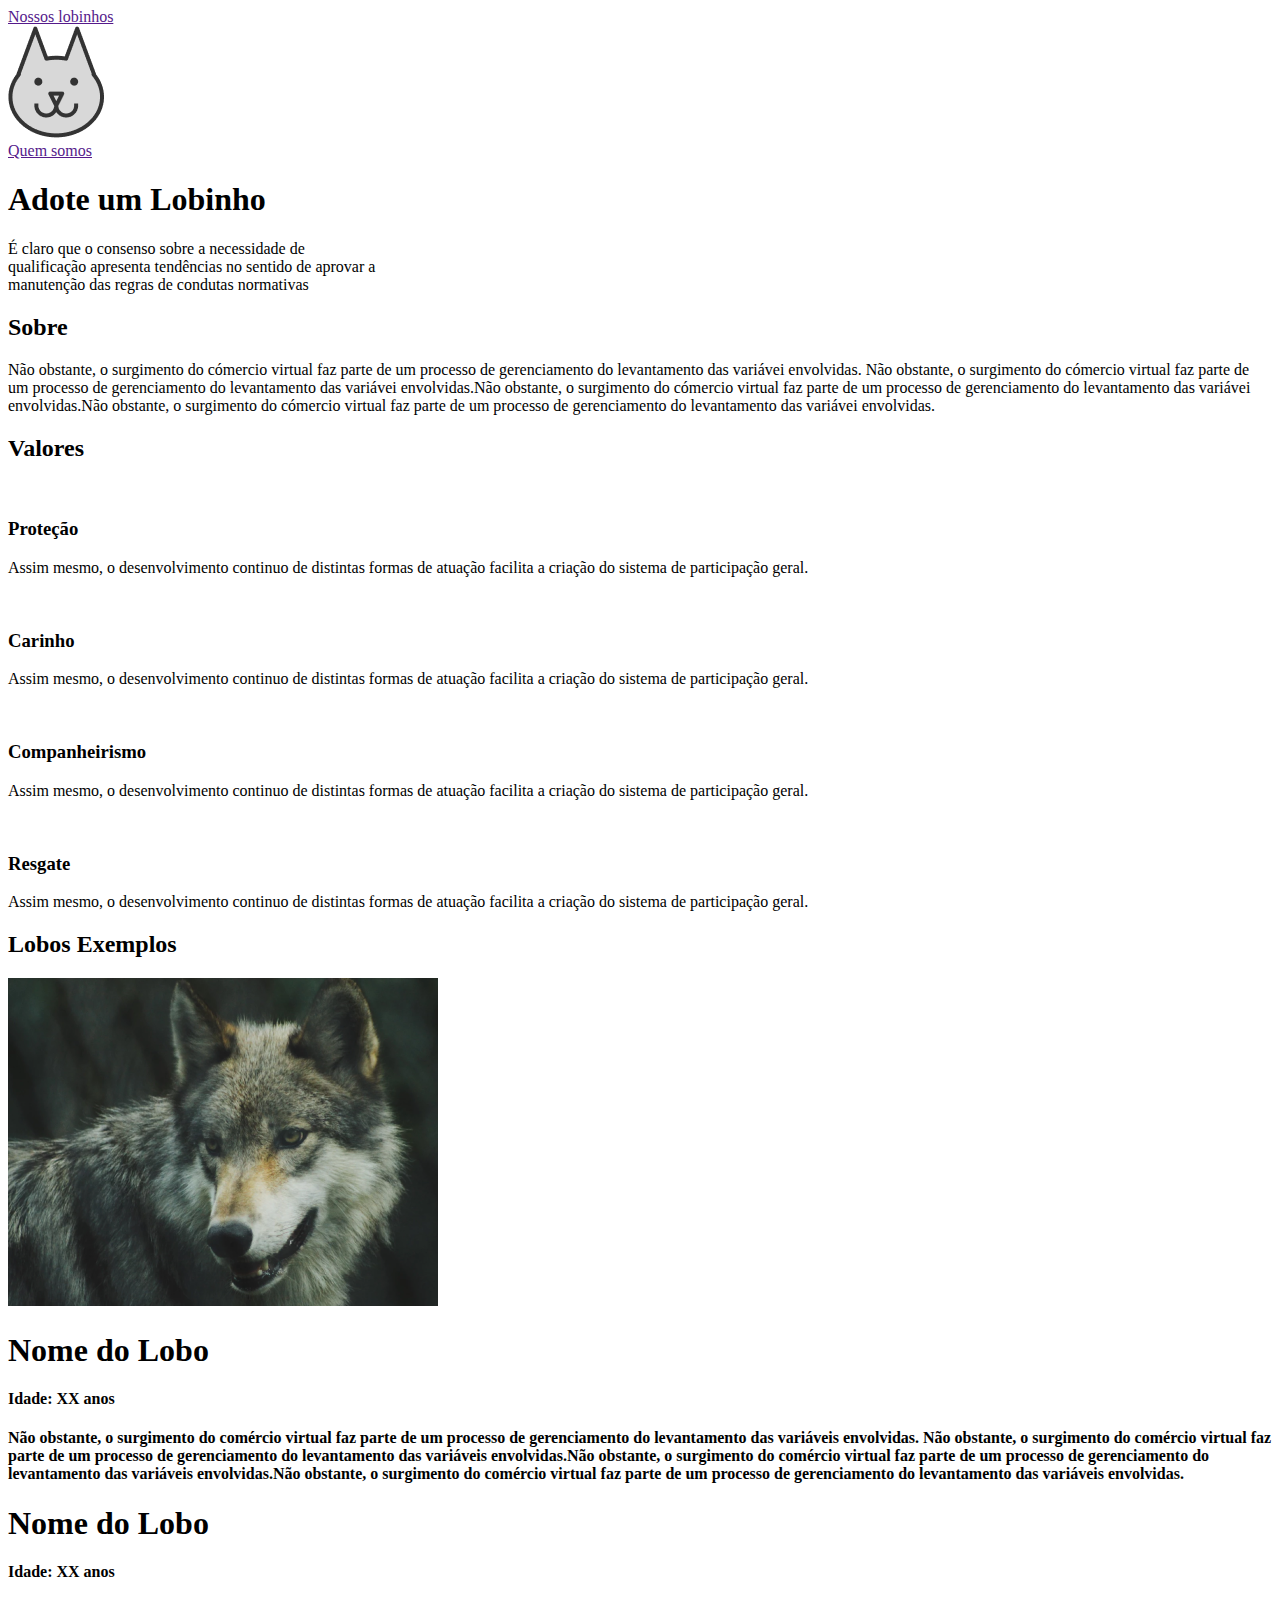
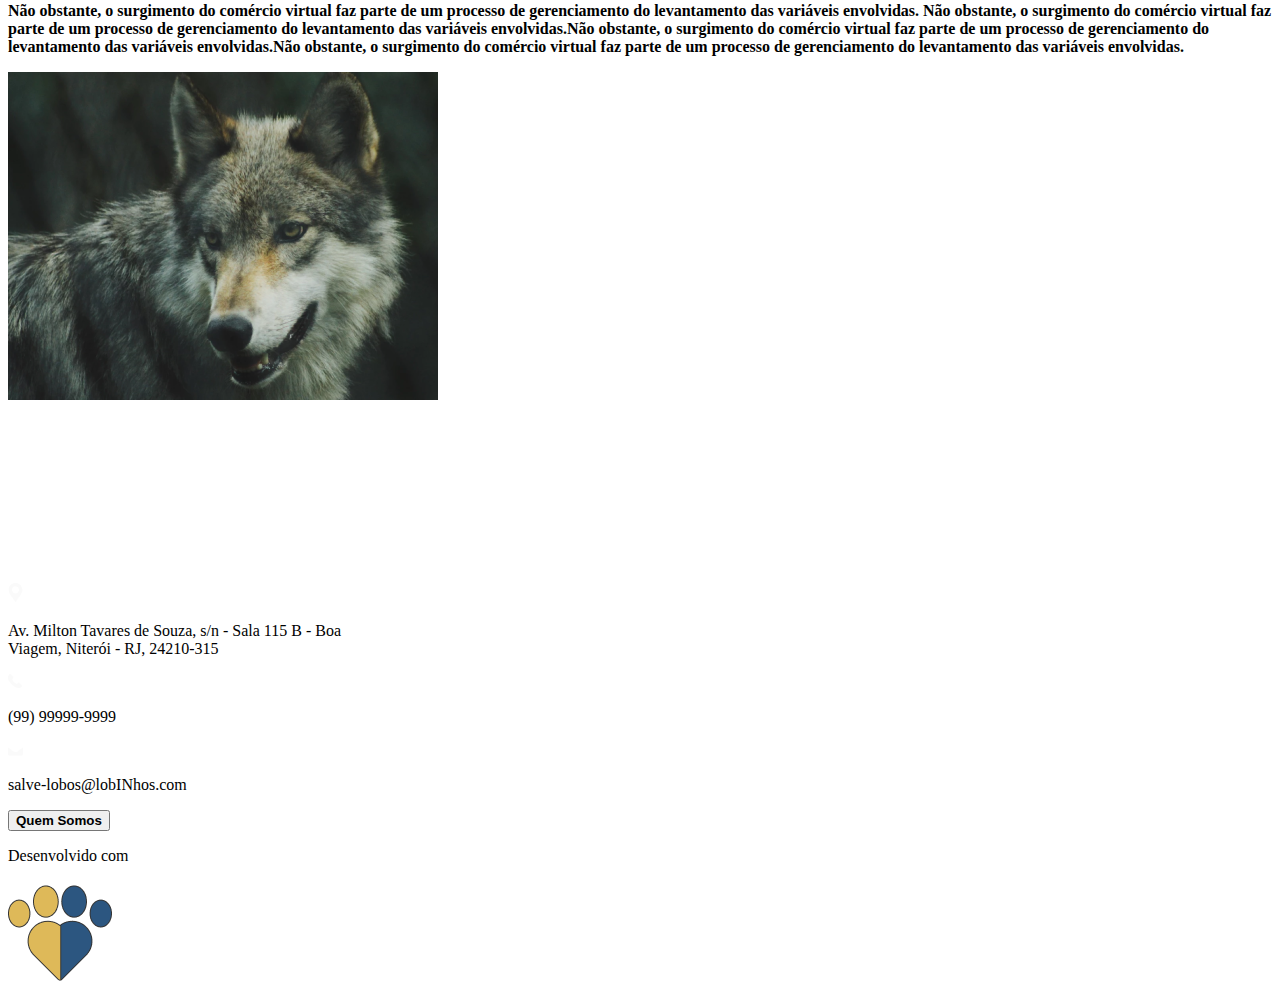
==== home-page/index.html @ 02fff93f "fix(normalize.css): adicionar o normalize que foi deletado e redefinindo o path" ====
<!DOCTYPE html>
<html>
<head lang="pt-br">
	<meta charset="utf-8">
	<meta name="viewport" content="width=device-width, initial-scale=1">
	<title>Nossos lobinhos</title>
    <link rel="stylesheet" type="text/css" href="../normalize.css">
    <link rel="stylesheet" type="text/css" href="style-index.css">
</head>
<body>

    <header>
        <div id="content-header">
            <div class="link underline-bottom"><a href="">Nossos lobinhos</a></div><!-- <a href="">Nossos lobinhos</a> -->
            <div><img class="img-header" src="../assets/logo.png"></div>
            <div class="link underline-bottom"><a href=""><span class="barra-black">Quem somos</span></a></div>
        </div>
    </header>

    <main>

        <div id="adoteLobinho">
            <div>
                <h1 class="fonte">Adote um Lobinho</h1>
                <span class="barra"> </span>
                <p>
                    É claro que o consenso sobre a necessidade de<br>
                    qualificação apresenta tendências no sentido de aprovar a<br>
                    manutenção das regras de condutas normativas 
                </p>
            </div>
        </div>

        <div id="sobre">

            <div>
                <h2>Sobre</h2>
                <p>
                    Não obstante, o surgimento do cómercio virtual faz parte de um processo de gerenciamento do levantamento
                    das variávei envolvidas. Não obstante, o surgimento do cómercio virtual faz parte de um processo de
                    gerenciamento do levantamento das variávei envolvidas.Não obstante, o surgimento do cómercio virtual faz
                    parte de um processo de gerenciamento do levantamento das variávei envolvidas.Não obstante, o surgimento
                    do cómercio virtual faz parte de um processo de gerenciamento do levantamento das variávei envolvidas.
                </p>
            </div>

        </div>

        <div id="valores">
            <div id="escrito-valores">
                <h2>
                    Valores
                </h2>
            </div>
            <div id="content-valores">
                <div class="block">
                    <div class="img-block">
                        <img class="img-valores">
                    </div>
                    <div class="text-block">
                        <h3>Proteção</h3>
                        <p>Assim mesmo, o desenvolvimento continuo de distintas formas de atuação facilita a criação do sistema de participação geral.</p>
                    </div>
                </div>

                <div class="block">
                    <div class="img-block">
                        <img class="img-valores">
                    </div>
                    <div class="text-block">
                        <h3>Carinho</h3>
                        <p>Assim mesmo, o desenvolvimento continuo de distintas formas de atuação facilita a criação do sistema de participação geral.</p>
                    </div>
                </div>

                <div class="block">
                    <div class="img-block">
                        <img class="img-valores">
                    </div>
                    <div class="text-block">
                        <h3>Companheirismo</h3>
                        <p>Assim mesmo, o desenvolvimento continuo de distintas formas de atuação facilita a criação do sistema de participação geral.</p>
                    </div>
                </div>

                <div class="block">
                    <div class="img-block">
                        <img class="img-valores">
                    </div>
                    <div class="text-block">
                        <h3>Resgate</h3>
                        <p>Assim mesmo, o desenvolvimento continuo de distintas formas de atuação facilita a criação do sistema de participação geral.</p>
                    </div>
                </div>

            </div>
        </div>

        <div id="exemploLobos">
            <div id="content-ex">
                <div class="escrito-lobosEx">
                    <h2>Lobos Exemplos</h2>
                </div>
                <div id="lobos-content">
                    <div class="bloco-lobo left">
                        <div class="img-lobo">
                            <img class="img-left" src="../assets/image.png">
                        </div>
                        <div class="info-lobo">
                            <h1><b>Nome do Lobo</b></h1>
                            <h4>Idade: XX anos</h4>
                            <p><b>Não obstante, o surgimento do comércio virtual faz parte de um processo de gerenciamento do levantamento das variáveis envolvidas. Não obstante, o surgimento do comércio virtual faz parte de um processo de gerenciamento do levantamento das variáveis envolvidas.Não obstante, o surgimento do comércio virtual faz parte de um processo de gerenciamento do levantamento das variáveis envolvidas.Não obstante, o surgimento do comércio virtual faz parte de um processo de gerenciamento do levantamento das variáveis envolvidas.</b></p>
                        </div>
                    </div>
                    <div class="bloco-lobo right">
                        <div class="info-lobo-right right-info">
                            <h1><b>Nome do Lobo</b></h1>
                            <h4>Idade: XX anos</h4>
                            <p><b>Não obstante, o surgimento do comércio virtual faz parte de um processo de gerenciamento do levantamento das variáveis envolvidas. Não obstante, o surgimento do comércio virtual faz parte de um processo de gerenciamento do levantamento das variáveis envolvidas.Não obstante, o surgimento do comércio virtual faz parte de um processo de gerenciamento do levantamento das variáveis envolvidas.Não obstante, o surgimento do comércio virtual faz parte de um processo de gerenciamento do levantamento das variáveis envolvidas.</b></p>
                        </div>
                        <div class="img-lobo">
                            <img class="img-right" src="../assets/image.png">  
                        </div>
                    </div>
                </div>
            </div>
        </div>
    </main>

    <footer>
        <div id="content-footer">
            <div id="contato">
                <div id="mapa">
                    <iframe src="https://www.google.com/maps/embed?pb=!1m14!1m8!1m3!1d14700.760673396595!2d-43.1333917!3d-22.9063556!3m2!1i1024!2i768!4f13.1!3m3!1m2!1s0x0%3A0xb39c7c0639fbc9e8!2sIN%20Junior%20-%20Empresa%20Junior%20de%20Computa%C3%A7%C3%A3o%20da%20UFF!5e0!3m2!1spt-BR!2sbr!4v1659217850287!5m2!1spt-BR!2sbr" width="250" height="175" style="border:0;" allowfullscreen="" loading="lazy" referrerpolicy="no-referrer-when-downgrade"></iframe>
                </div>
                <div id="tudo-contato">
                    <div class="div-partes"><img class="img-footer map" src="../assets/Vector.png"><p>Av. Milton Tavares de Souza, s/n - Sala 115 B - Boa<br>Viagem, Niterói - RJ, 24210-315</p></div>
                    <div class="div-partes"><img class="img-footer" src="../assets/telefone.png"><p>(99) 99999-9999</p></div>
                    <div class="div-partes"><img class="img-footer" src="../assets/email.png"><p>salve-lobos@lobINhos.com</p></div>
                    <div><button class="botao-quemSomos"><b>Quem Somos</b></button></div>
                </div>
            </div>
            <div id="Desenvolvido">
                <div class="escrito-desenvolvido">
                    <p>Desenvolvido com</p>
                </div>
                <div class="img-desenvolvido">
                    <img class="img-paws" src="../assets/paws.png">
                </div>
            </div>
        </div>
    </footer>

</body>
</html>
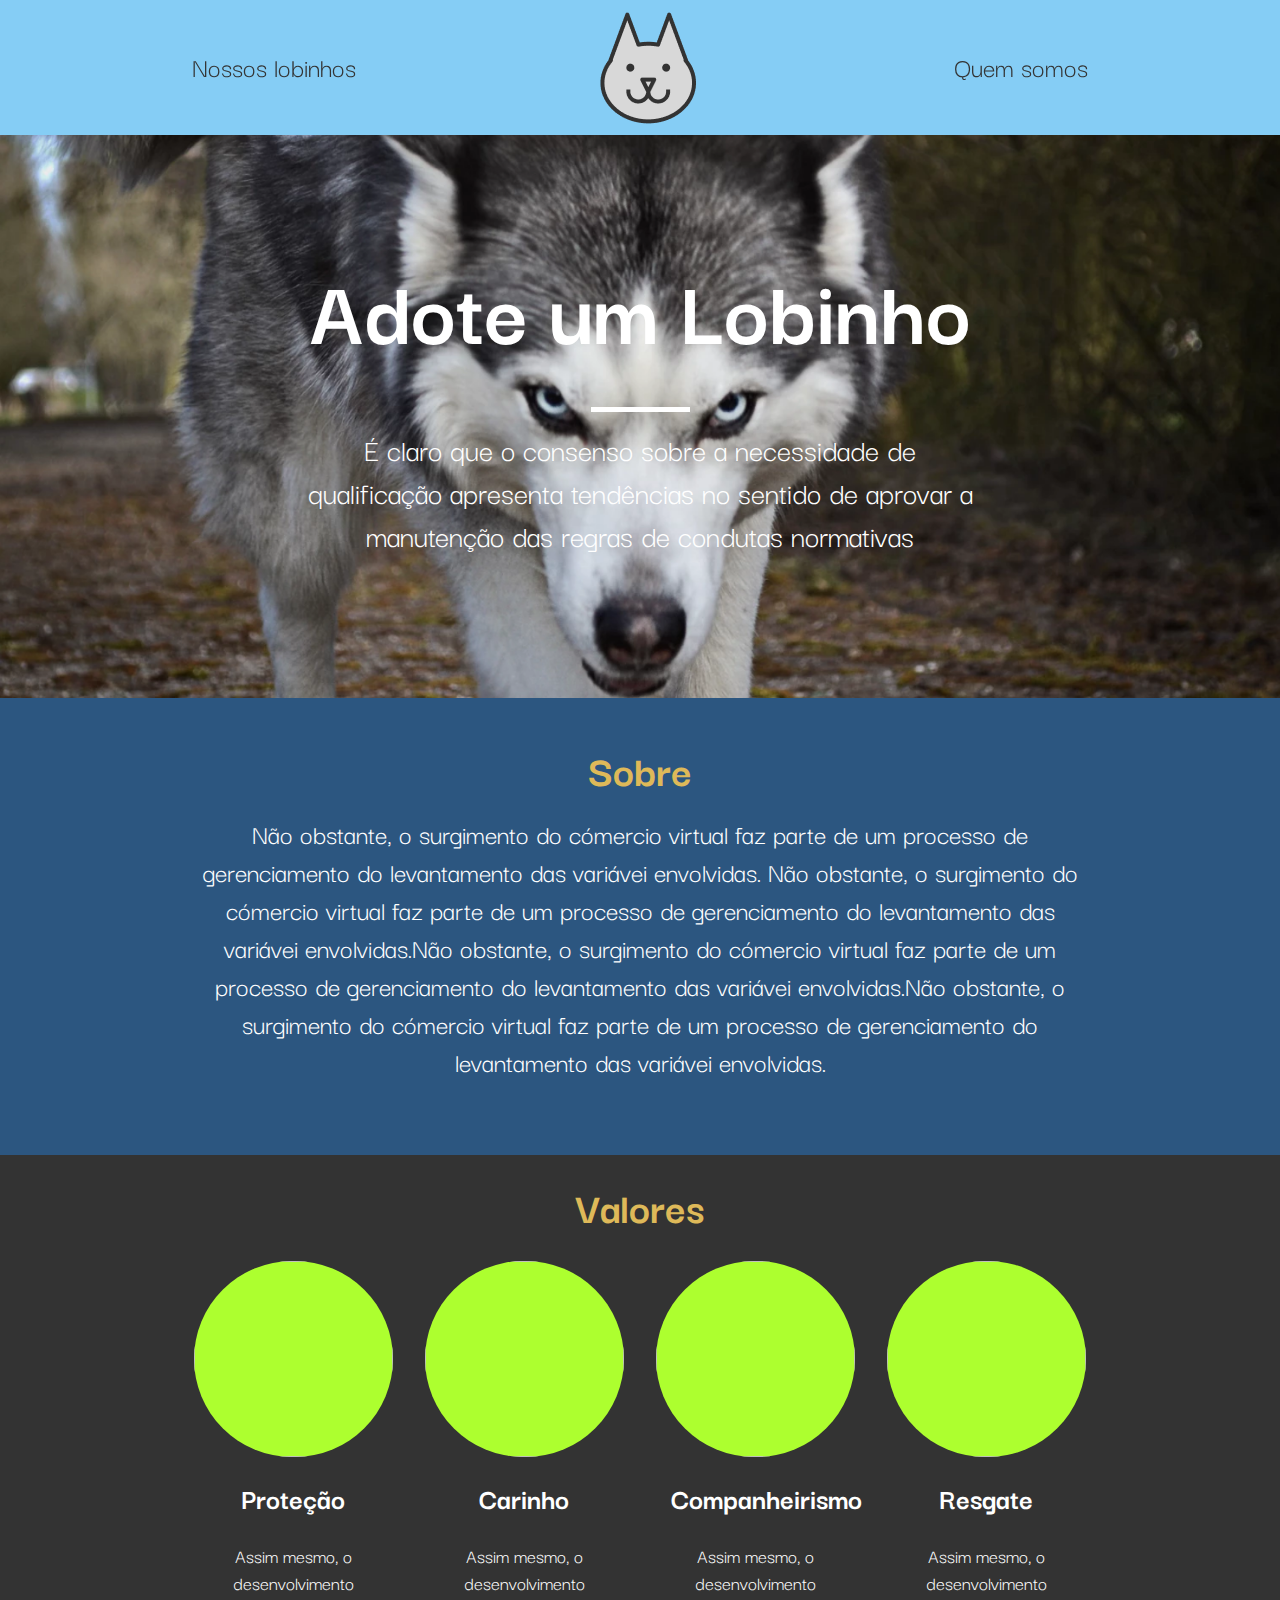
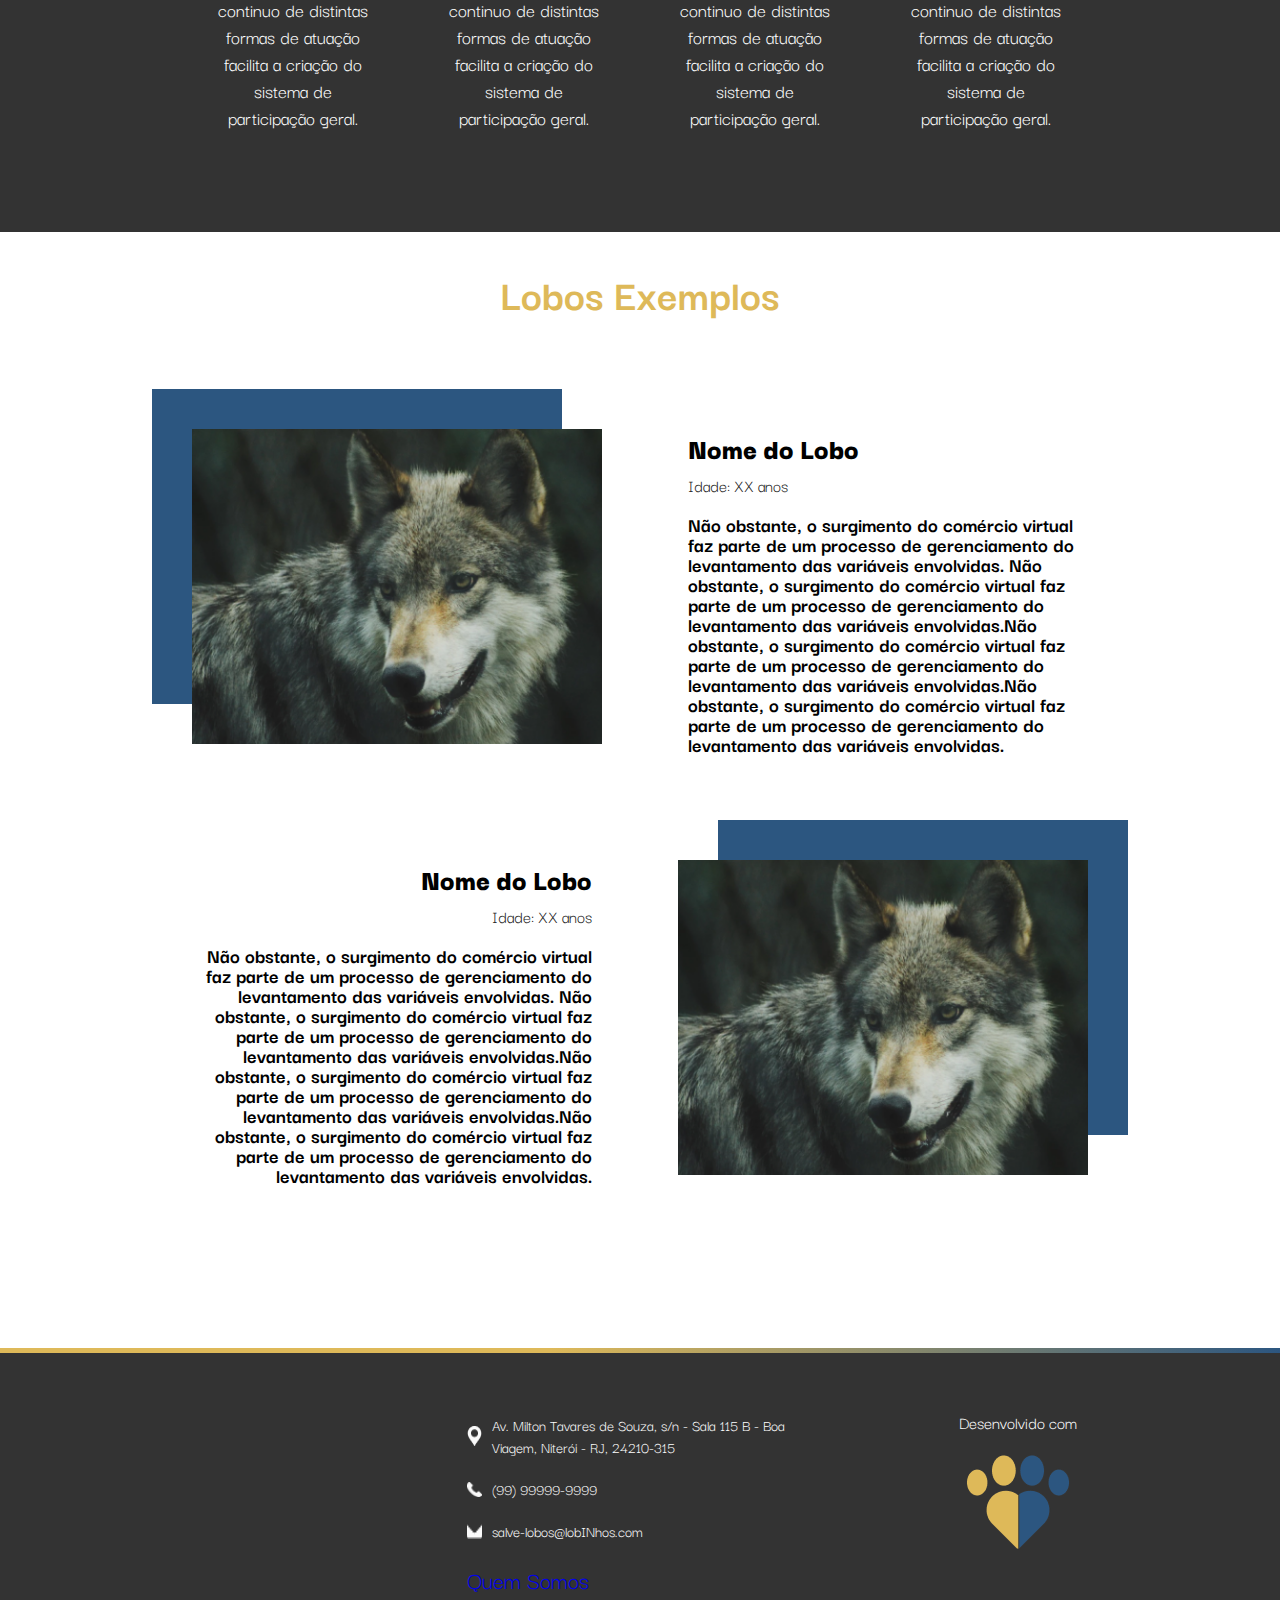
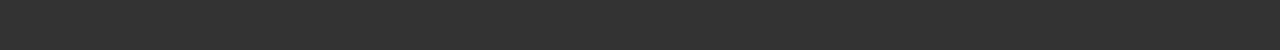
==== commit 1332975f: "fix:ajustanto linkamento" ====
--- a/home-page/index.html
+++ b/home-page/index.html
@@ -11,9 +11,9 @@
 
     <header>
         <div id="content-header">
-            <div class="link underline-bottom"><a href="">Nossos lobinhos</a></div><!-- <a href="">Nossos lobinhos</a> -->
-            <div><img class="img-header" src="../assets/logo.png"></div>
-            <div class="link underline-bottom"><a href=""><span class="barra-black">Quem somos</span></a></div>
+            <div class="link underline-bottom"><a href="../lista-lobinhos/lista-lobinhos.html">Nossos lobinhos</a></div><!-- <a href="">Nossos lobinhos</a> -->
+            <div><a href="index.html"><img class="img-header" src="../assets/logo.png"></a></div>
+            <div class="link underline-bottom"><a href="../quem-somos/quem-somos.html"><span class="barra-black">Quem somos</span></a></div>
         </div>
     </header>
 
@@ -137,7 +137,7 @@
                     <div class="div-partes"><img class="img-footer map" src="../assets/Vector.png"><p>Av. Milton Tavares de Souza, s/n - Sala 115 B - Boa<br>Viagem, Niterói - RJ, 24210-315</p></div>
                     <div class="div-partes"><img class="img-footer" src="../assets/telefone.png"><p>(99) 99999-9999</p></div>
                     <div class="div-partes"><img class="img-footer" src="../assets/email.png"><p>salve-lobos@lobINhos.com</p></div>
-                    <div><button class="botao-quemSomos"><b>Quem Somos</b></button></div>
+                    <div><a class="botao-quemSomos" href="../quem-somos/quem-somos.html"><p>Quem Somos</p></a></div>
                 </div>
             </div>
             <div id="Desenvolvido">
--- a/home-page/style-index.css
+++ b/home-page/style-index.css
@@ -0,0 +1,358 @@
+@import url('https://fonts.googleapis.com/css2?family=Darker+Grotesque:wght@600&display=swap');
+*{margin: 0; padding: 0; font-family: 'Darker Grotesque', sans-serif;}
+a{
+    text-decoration: none;
+}
+h1{
+    margin: 0;
+}
+.barra{
+    width: 99px;
+    /* margin-left: auto;
+    margin-right: auto; */
+    border-bottom: 5px solid #FFFFFF;
+    margin-top: 15px;
+    margin-bottom: 15px;
+}
+/* HEADER */
+header {
+    background-color: #85CDF5;
+    display: flex;
+    justify-content: center;
+    /* height: 70px; */
+}
+#content-header{
+    width: 70%;
+    min-width: 460px;
+    display: flex;
+    justify-content: space-between;
+    align-items: center;
+}
+.img-header{
+    position: relative;
+    left: -7px;
+    margin: 12px 0 6px 0;
+}
+.link a{
+    font-size: 28px;
+    color: #333333;
+}
+.underline-bottom{
+    padding-bottom: 4px ;
+    display: inline-block;
+    vertical-align: middle;
+    transform: translateZ(0);
+    backface-visibility: hidden;
+    position: relative;
+    overflow: hidden;
+}
+.underline-bottom:before {
+    content: "";
+    position: absolute;
+    z-index: -1;
+    left: 0;
+    right: 0;
+    bottom: 0;
+    background: #333333;
+    height: 3px;
+    transform: translateX(180px);
+    transition-property: transform;
+    transition-duration: 0.5s;
+    transition-timing-function: ease-out;
+  }
+  .underline-bottom:hover:before, .underline-bottom:focus:before, .underline-bottom:active:before {
+    transform: translateX(0);
+  }
+/* Main */
+
+    /* Adote Lobinho */
+#adoteLobinho{
+    background: url(../assets/lobo-image.png) no-repeat;
+    background-position: center center;
+    background-size: cover;
+    display: flex;
+    justify-content: center;
+}
+#adoteLobinho div{
+    width: 70%;
+    display: flex;
+    align-items: center;
+    justify-content: center;
+    flex-direction: column;
+    margin-top: auto;
+    color:#FFFFFF;
+    text-align: center;
+    padding-top: 15px;
+    font-size: 3em;
+}
+#adoteLobinho div h1{
+    display: flex;
+    align-items: center;
+    margin-top: 92px;
+    margin-bottom: 20px;
+}
+#adoteLobinho div p{
+    font-size: 32px;
+    margin-bottom: 142px;
+}
+    /* Sobre */
+#sobre{
+    background-color: #2C5680;
+    display: flex;
+    align-items: center;
+    justify-content: center;
+    flex-direction: column;
+    
+    padding-top: 20px;
+    padding-bottom: 35px;
+}
+#sobre div{
+    width: 70%;
+    display: flex;
+    align-items: center;
+    justify-content: center;
+    flex-direction: column;
+    text-align: center;
+    padding-top: 20px;
+    padding-bottom: 40px;
+}
+#sobre div h2{
+    color: #DEB959;
+    font-size: 45px;
+    padding-bottom:15px;
+}
+#sobre div p{
+    font-size: 28px;
+    color: #FFFFFF;
+}
+
+    /* Valores */
+#valores{
+    padding-top: 20px;
+    padding-bottom: 50px;
+    background-color: #333333;
+    display: flex;
+    align-items: center;
+    justify-content: center;
+    flex-direction: column;
+}
+#escrito-valores{
+    display: flex;
+    justify-content: center;
+    width: 70%;
+}
+#escrito-valores h2{
+    color: #DEB959;
+    font-size: 45px;
+}
+#content-valores{
+    padding-bottom: 4vh;
+    min-width: 410px;
+    width: 70%;
+    display: flex;
+    justify-content: space-between;
+    flex-wrap: wrap;
+}
+.block{
+    width: 20%;
+    height: 480px;
+    min-width: 199px;
+    margin: 15px 2px;
+    display: flex;
+    flex-direction: column;
+    align-items: center;
+    justify-content: center;
+}
+.img-block{
+    display: flex;
+    justify-content: center;
+    align-items: center;
+    height: 43%;
+    width: 100%;
+}
+.text-block{
+    height: 55%;
+    width: 85%;
+    color: #FFFFFF;
+    display: flex;
+    flex-direction: column;
+    text-align: center;
+}
+.text-block h3{
+    padding: 15px 0 24px;
+    font-size: 30px;
+}
+.text-block p{
+    font-size: 20px;
+}
+.img-valores{
+    /* border-radius: 360px; */
+    width: 200px;
+    height: 95%;
+    border-radius: 180px;
+    background-color: greenyellow;
+}
+
+    /* Lobos Exemplos */
+#exemploLobos{
+    display: flex;
+    justify-content: center;
+    padding-top: 30px;
+}
+#content-ex{
+    width: 70%;
+    display: flex;
+    align-items: center;
+    justify-content: center;
+    flex-direction: column;
+}
+.escrito-lobosEx{
+    margin-bottom: 100px;
+}
+.escrito-lobosEx h2{
+    font-size: 45px;
+    color: #DEB959;
+}
+#lobos-content{
+    display: flex;
+    width: 100%;
+    align-items: center;
+    flex-direction: column;
+}
+
+.bloco-lobo{
+    display: flex;
+    width: 100%;
+    max-width: 1053px;
+    margin-bottom: 100px;
+    justify-content: space-between;
+    align-items: center;
+    align-content: center;
+    flex-wrap: wrap;
+}
+
+.img-left, .img-right{
+    width: 410px;
+    height: 315px;
+}
+
+.img-left{
+    box-shadow: -40px -40px 0px 0px #2C5680;
+}
+.img-right{
+    box-shadow: 40px -40px 0px 0px #2C5680;
+}
+.info-lobo-right{
+    width: 400px;
+    text-align: right;
+}
+.info-lobo{
+    text-align: left;
+    width: 400px;
+}
+.info-lobo h1, .info-lobo-right h1{
+    line-height: 49px;
+    font-size: 30px;
+}
+.info-lobo h4, .info-lobo-right h4{
+    font-weight: normal;
+    font-size: 18px;
+    line-height: 27px;
+    margin-bottom: 15px;
+    font-style: light;
+    color: #202020;
+}
+.info-lobo p, .info-lobo-right p{
+    line-height: 20px;
+    color: black;
+    font-size: 21px;
+}
+@media (max-width: 1170px){
+    .left{
+        display: flex;
+        justify-content: center;
+        flex-direction: column;
+    }
+    .right{
+        display: flex;
+        justify-content: center;
+        flex-wrap: wrap-reverse;
+    }
+    .right-info{
+        text-align: left;
+    }
+}
+
+    /* Footer */
+
+footer{
+    margin-top: 7vh;
+    border-top: 5px solid;
+    border-image: linear-gradient(90deg, rgba(222,185,89,1) 43%, rgba(44,86,128,1) 100%) 1;
+    background-color: #333333;
+    display: flex;
+    justify-content: center;
+}
+#content-footer{
+    margin: 51px 0;
+    display: flex;
+    justify-content: space-between;
+    width: 70%;
+}
+#contato{
+    display: flex;
+}
+.div-partes{
+    margin: 10px 0 20px 0;
+    display: flex;
+    align-items: center;
+    color: white;
+}
+#mapa{
+    margin-top: 2.6%;
+    margin-right: 25px;
+}
+.img-footer{
+    padding-right: 10px;
+    height: 15px;
+    width: 15px;
+}
+.map{
+    padding-right: 10px;
+    height: 20px;
+    width: 15px;
+}
+.botao-quemSomos{
+    height: 30px;
+    width: 144px;
+    vertical-align: center;
+    background-color: #DEB959;
+    font-size: 25px;
+    border: none;
+}
+#Desenvolvido{
+    display: flex;
+    flex-direction: column;
+    min-width: 130px;
+}
+#Desenvolvido .escrito-desenvolvido{
+    margin: 6px 10px 10px 0;
+    text-align: center;
+    color: white;
+    font-size: 18px;
+}
+#Desenvolvido .img-desenvolvido{
+    margin: 6px 10px 10px 0;
+    display: flex;
+    justify-content: center;
+}
+@media (max-width: 1060px){
+    #contato {
+        display: flex;
+        flex-direction: column;
+    }
+    #mapa{
+        margin-bottom: 25px;
+    }
+}
+
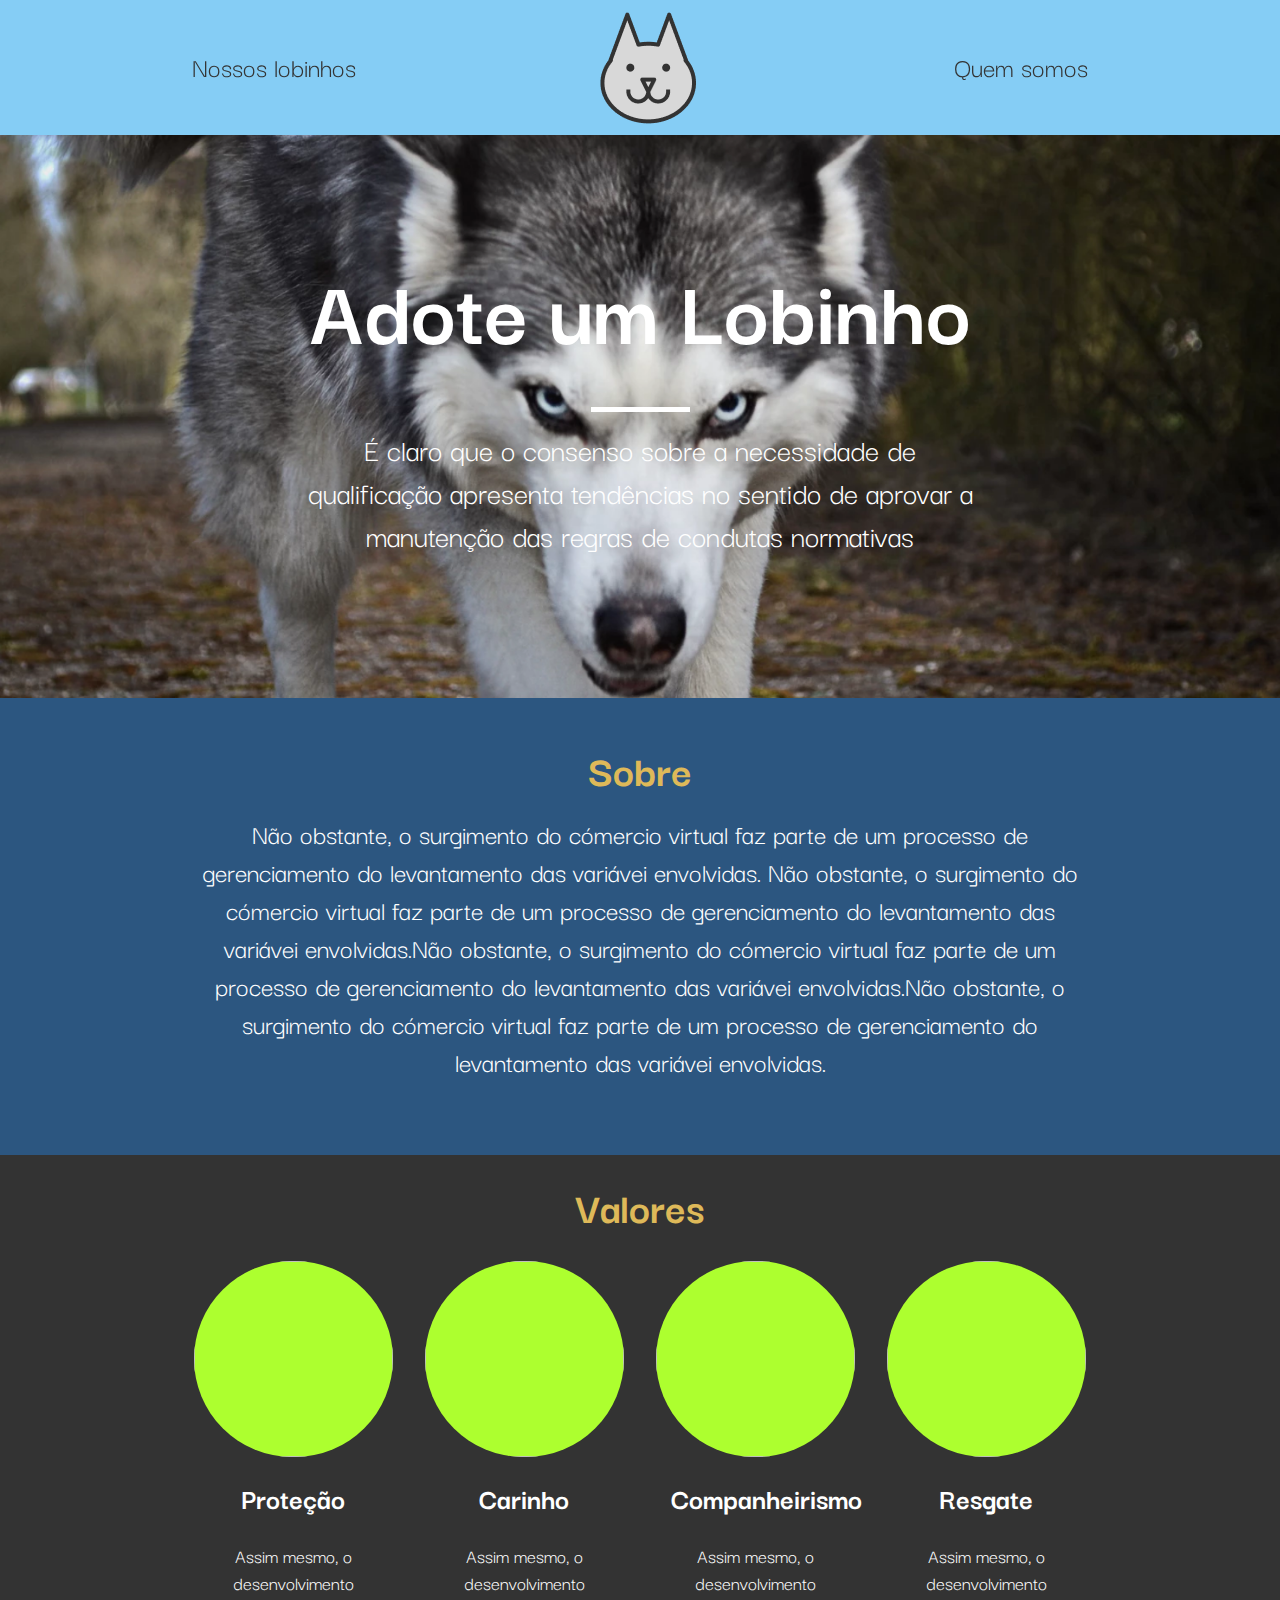
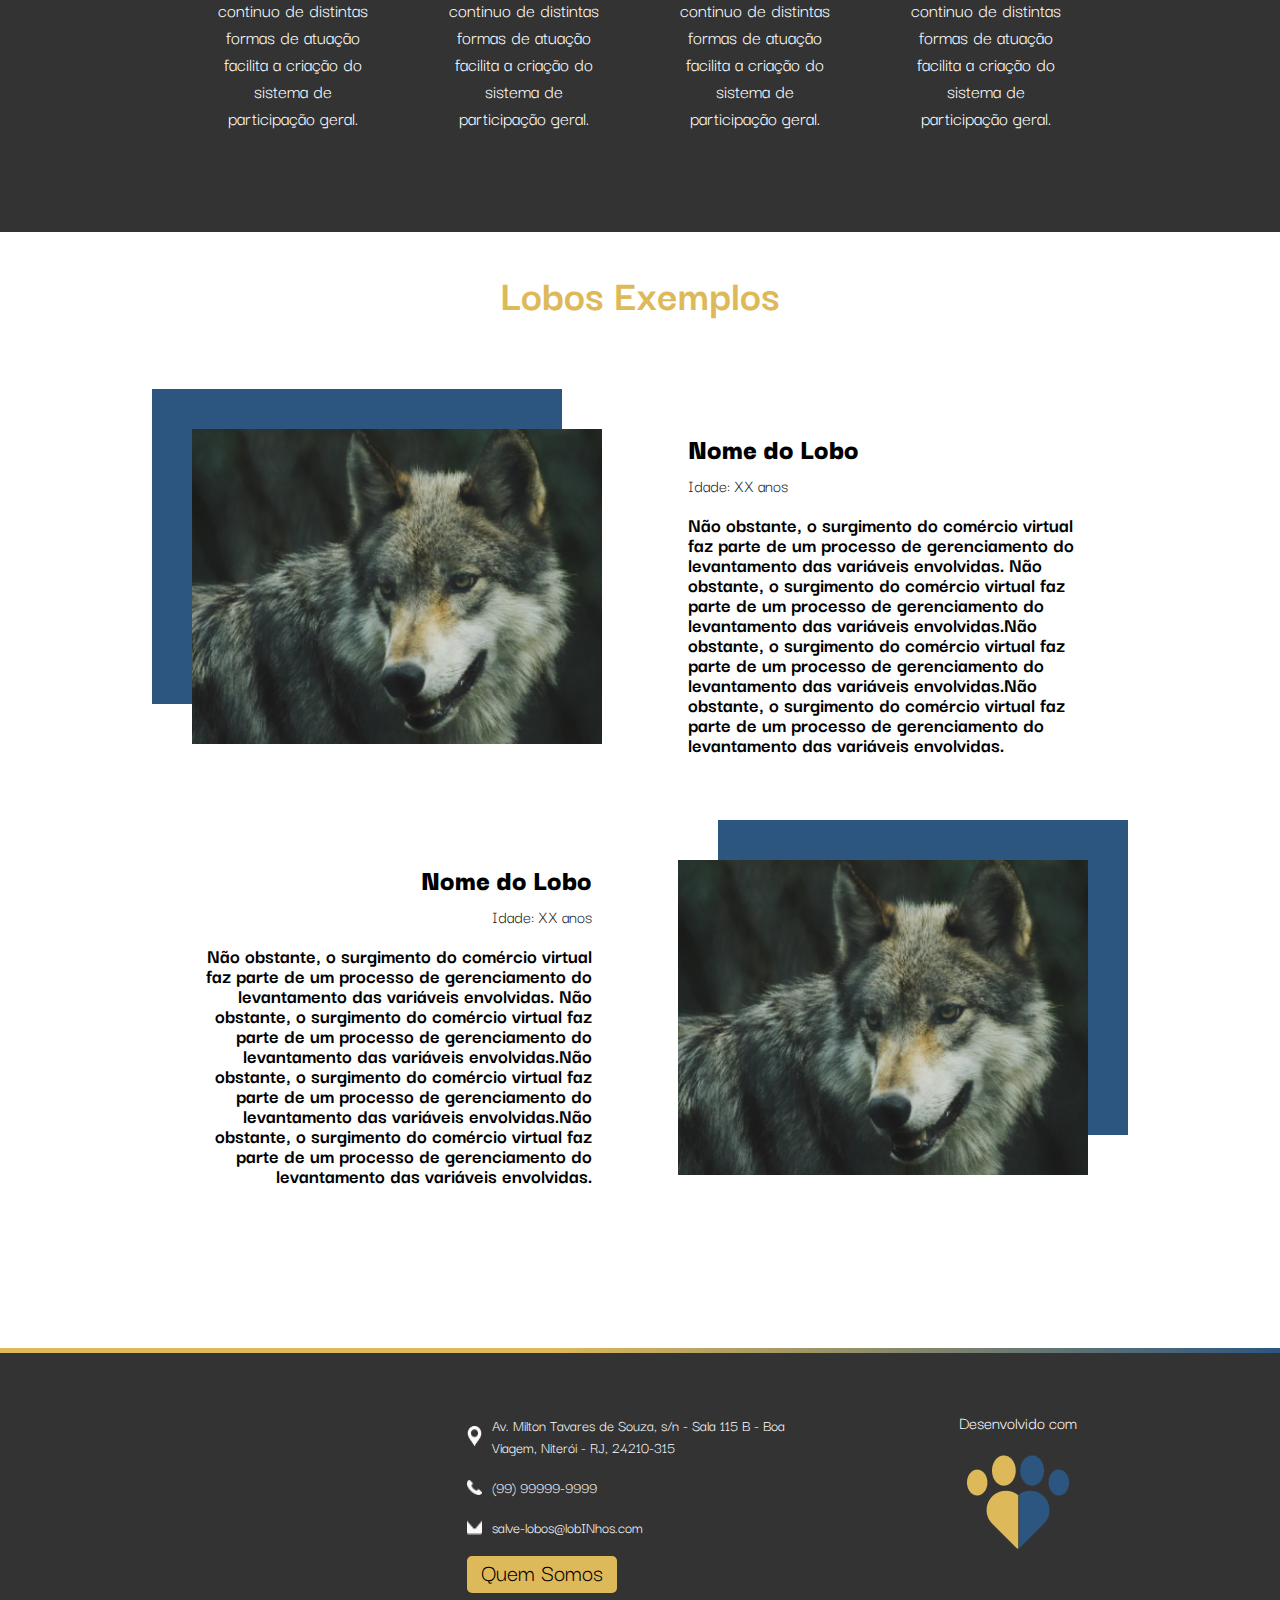
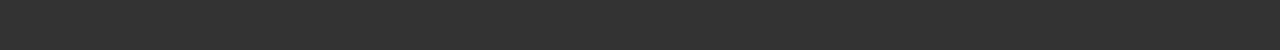
==== commit dc3faa5c: "Merge branch 'main' of https://gitlab.com/marinsjoao/projeto-lobinho-gp-cerbero" ====
--- a/home-page/index.html
+++ b/home-page/index.html
@@ -106,7 +106,7 @@
                         <div class="img-lobo">
                             <img class="img-left" src="../assets/image.png">
                         </div>
-                        <div class="info-lobo">
+                        <div class="info-lobo left-info">
                             <h1><b>Nome do Lobo</b></h1>
                             <h4>Idade: XX anos</h4>
                             <p><b>Não obstante, o surgimento do comércio virtual faz parte de um processo de gerenciamento do levantamento das variáveis envolvidas. Não obstante, o surgimento do comércio virtual faz parte de um processo de gerenciamento do levantamento das variáveis envolvidas.Não obstante, o surgimento do comércio virtual faz parte de um processo de gerenciamento do levantamento das variáveis envolvidas.Não obstante, o surgimento do comércio virtual faz parte de um processo de gerenciamento do levantamento das variáveis envolvidas.</b></p>
@@ -137,7 +137,7 @@
                     <div class="div-partes"><img class="img-footer map" src="../assets/Vector.png"><p>Av. Milton Tavares de Souza, s/n - Sala 115 B - Boa<br>Viagem, Niterói - RJ, 24210-315</p></div>
                     <div class="div-partes"><img class="img-footer" src="../assets/telefone.png"><p>(99) 99999-9999</p></div>
                     <div class="div-partes"><img class="img-footer" src="../assets/email.png"><p>salve-lobos@lobINhos.com</p></div>
-                    <div><a class="botao-quemSomos" href="../quem-somos/quem-somos.html"><p>Quem Somos</p></a></div>
+                    <div class="centraliza"><a class="botao-quemSomos" href="../quem-somos/quem-somos.html"><p>Quem Somos</p></a></div>
                 </div>
             </div>
             <div id="Desenvolvido">
--- a/home-page/style-index.css
+++ b/home-page/style-index.css
@@ -27,6 +27,14 @@
     display: flex;
     justify-content: space-between;
     align-items: center;
+}
+@media (max-width:510px){
+    #content-header{
+        flex-direction: column;
+        justify-content: center;
+        min-width: none;
+        width: auto;
+    }
 }
 .img-header{
     position: relative;
@@ -207,6 +215,7 @@
     flex-direction: column;
 }
 .escrito-lobosEx{
+    text-align: center;
     margin-bottom: 100px;
 }
 .escrito-lobosEx h2{
@@ -247,8 +256,8 @@
     text-align: right;
 }
 .info-lobo{
+    width: 400px;
     text-align: left;
-    width: 400px;
 }
 .info-lobo h1, .info-lobo-right h1{
     line-height: 49px;
@@ -271,7 +280,7 @@
     .left{
         display: flex;
         justify-content: center;
-        flex-direction: column;
+        flex-wrap: wrap;
     }
     .right{
         display: flex;
@@ -279,6 +288,9 @@
         flex-wrap: wrap-reverse;
     }
     .right-info{
+        text-align: left;
+    }
+    .left-info{
         text-align: left;
     }
 }
@@ -303,7 +315,7 @@
     display: flex;
 }
 .div-partes{
-    margin: 10px 0 20px 0;
+    margin: 10px 0 18px 0;
     display: flex;
     align-items: center;
     color: white;
@@ -323,12 +335,27 @@
     width: 15px;
 }
 .botao-quemSomos{
-    height: 30px;
-    width: 144px;
-    vertical-align: center;
+    text-decoration: none;
+    color: black;
+    display: flex;
+    justify-content: center;
+    width: 140px;
+    padding: 0 5px 0 5px;
+    border-radius: 5px;
     background-color: #DEB959;
     font-size: 25px;
     border: none;
+}
+.botao-quemSomos p{
+    height: 30px;
+    display: flex;
+    justify-content: center;
+    align-items: center;
+    margin-bottom: 7px;
+}
+.botao-quemSomos:visited{
+    text-decoration: none;
+    color: black;
 }
 #Desenvolvido{
     display: flex;
@@ -355,4 +382,41 @@
         margin-bottom: 25px;
     }
 }
-
+@media (max-width:470px){
+    #content-footer{
+        justify-content: center;
+        flex-direction: column;
+    }
+    #tudo-contato{
+        justify-content: center;
+    }
+    .div-partes{
+        justify-content: center;
+    }
+    #contato{
+        justify-content: center;
+    }
+    #mapa{
+        margin-left: 20px;
+        justify-content: center;
+        margin: none;
+    }
+    iframe{
+        width: 95%;
+        min-width: 140px;
+    }
+    .centraliza{
+        display: flex;
+        justify-content: center;
+        margin: 0 auto;
+    }
+    #content-valores{
+        display: flex;
+        flex-direction: column;
+        justify-content: center;
+        min-width: none;
+        flex-wrap: wrap;
+        align-content: center;
+    }
+}
+
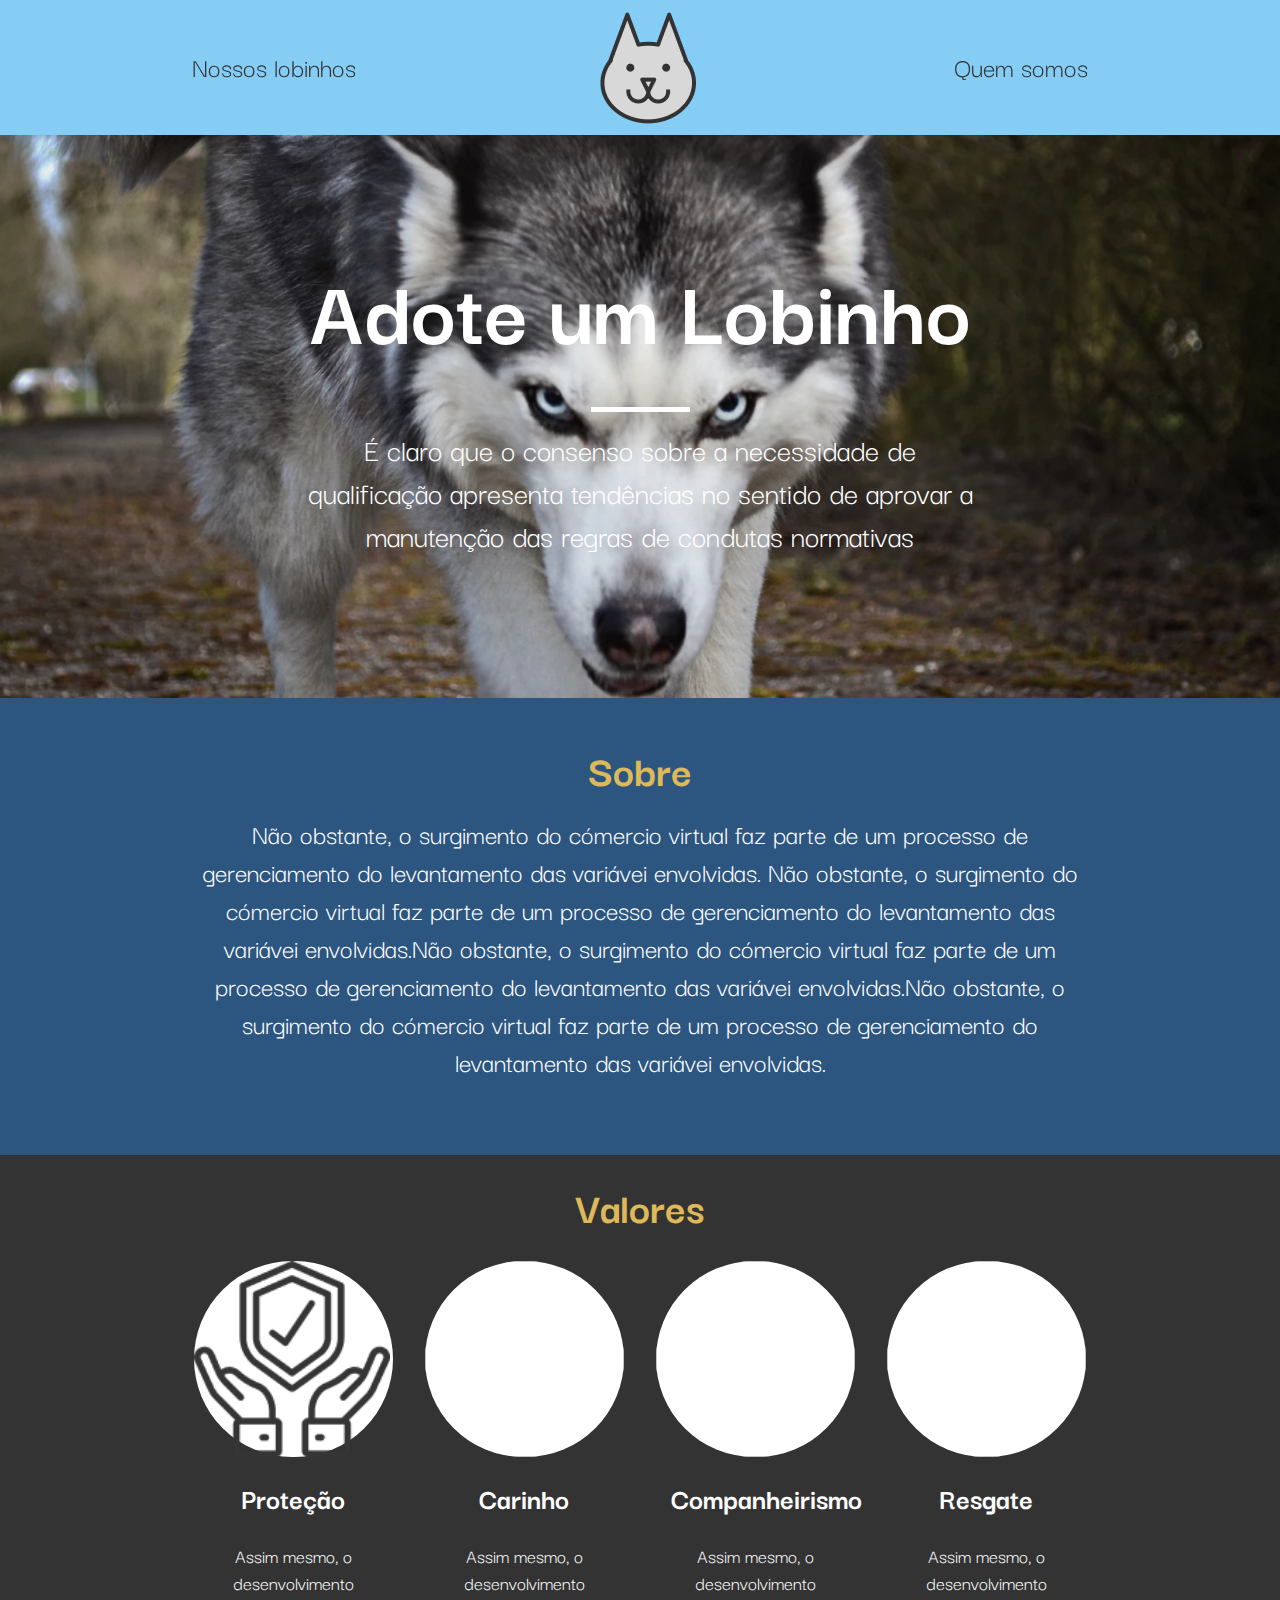
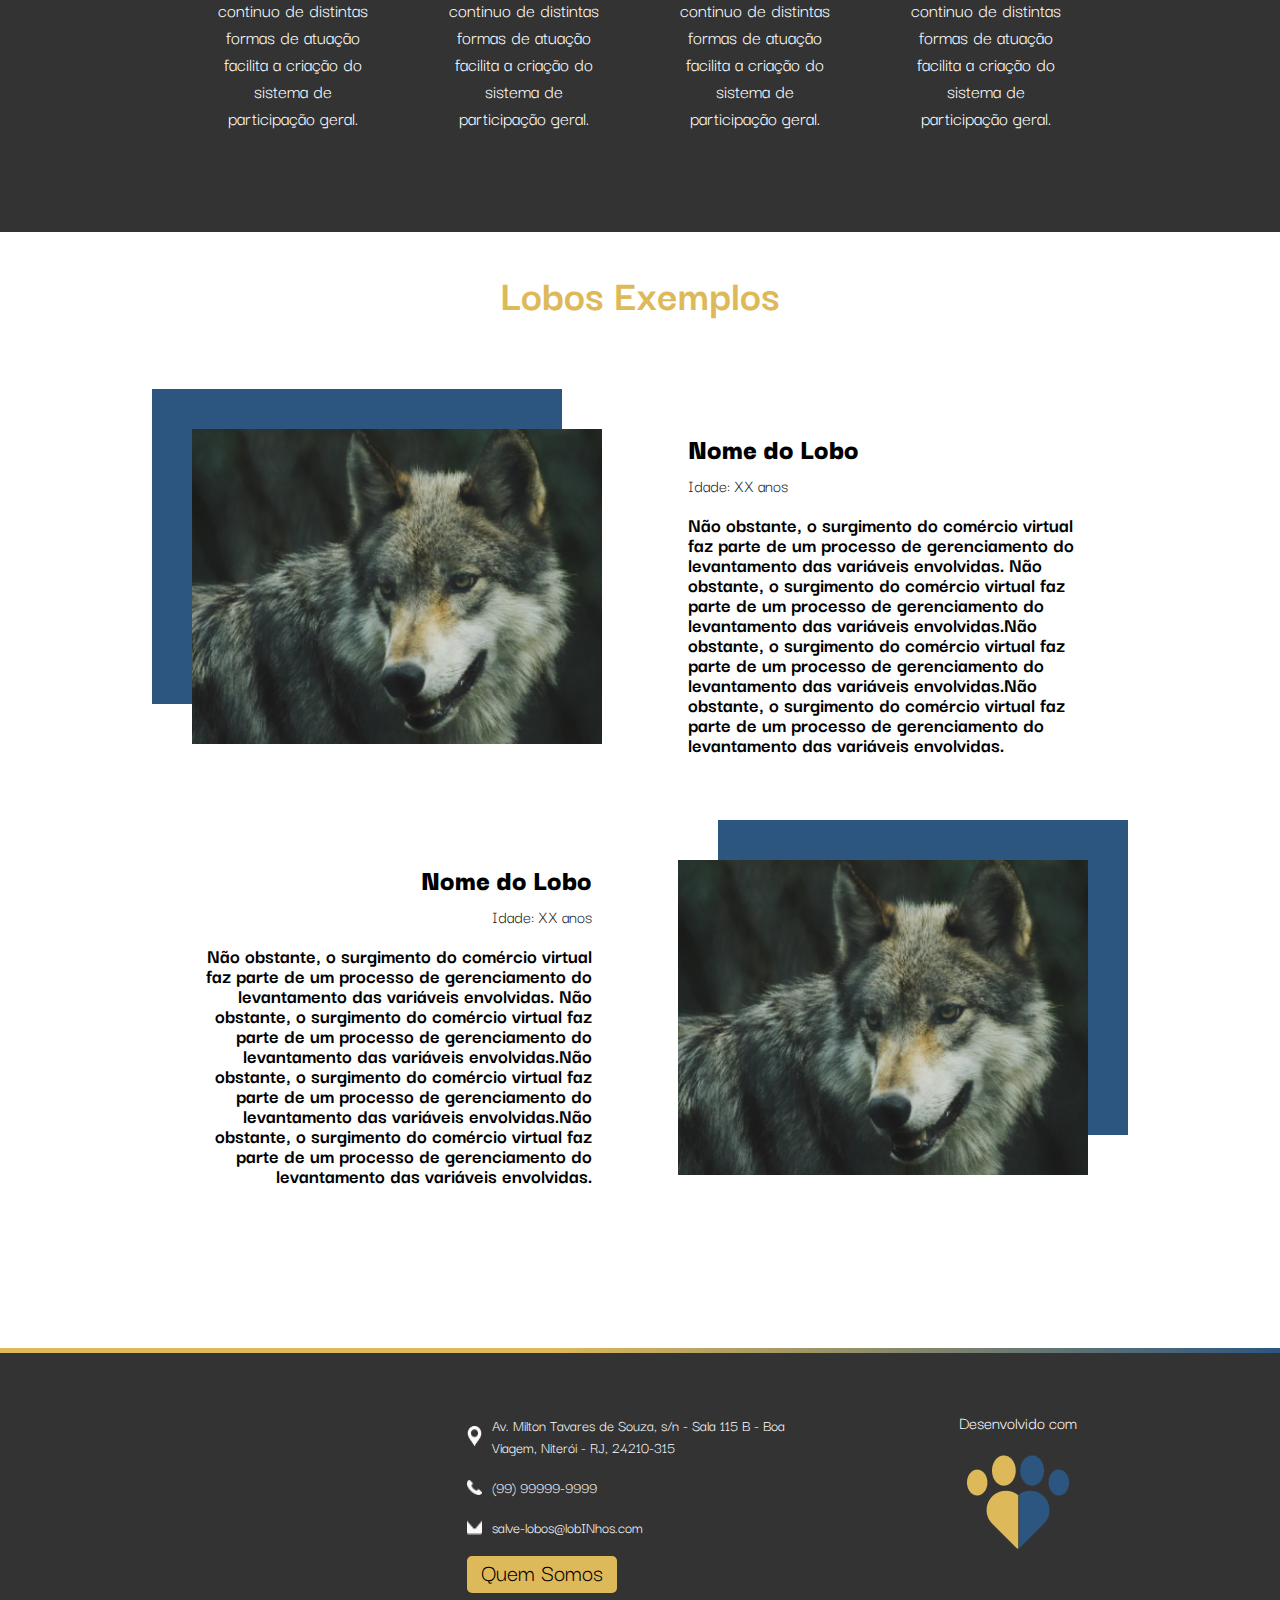
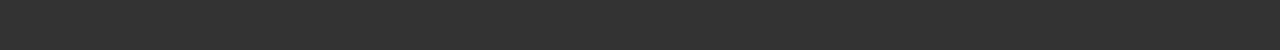
==== commit 32103c7a: "feat(index):adicionando imagens nos valores" ====
--- a/home-page/index.html
+++ b/home-page/index.html
@@ -55,8 +55,10 @@
             <div id="content-valores">
                 <div class="block">
                     <div class="img-block">
-                        <img class="img-valores">
-                    </div>
+                        <div class="img-valores">
+                        <img src="../assets/033   Insurance.png" class="">
+                        </div>                          
+                    </div> 
                     <div class="text-block">
                         <h3>Proteção</h3>
                         <p>Assim mesmo, o desenvolvimento continuo de distintas formas de atuação facilita a criação do sistema de participação geral.</p>
--- a/home-page/style-index.css
+++ b/home-page/style-index.css
@@ -198,7 +198,8 @@
     width: 200px;
     height: 95%;
     border-radius: 180px;
-    background-color: greenyellow;
+    background-color: white;
+    display: flex;
 }
 
     /* Lobos Exemplos */
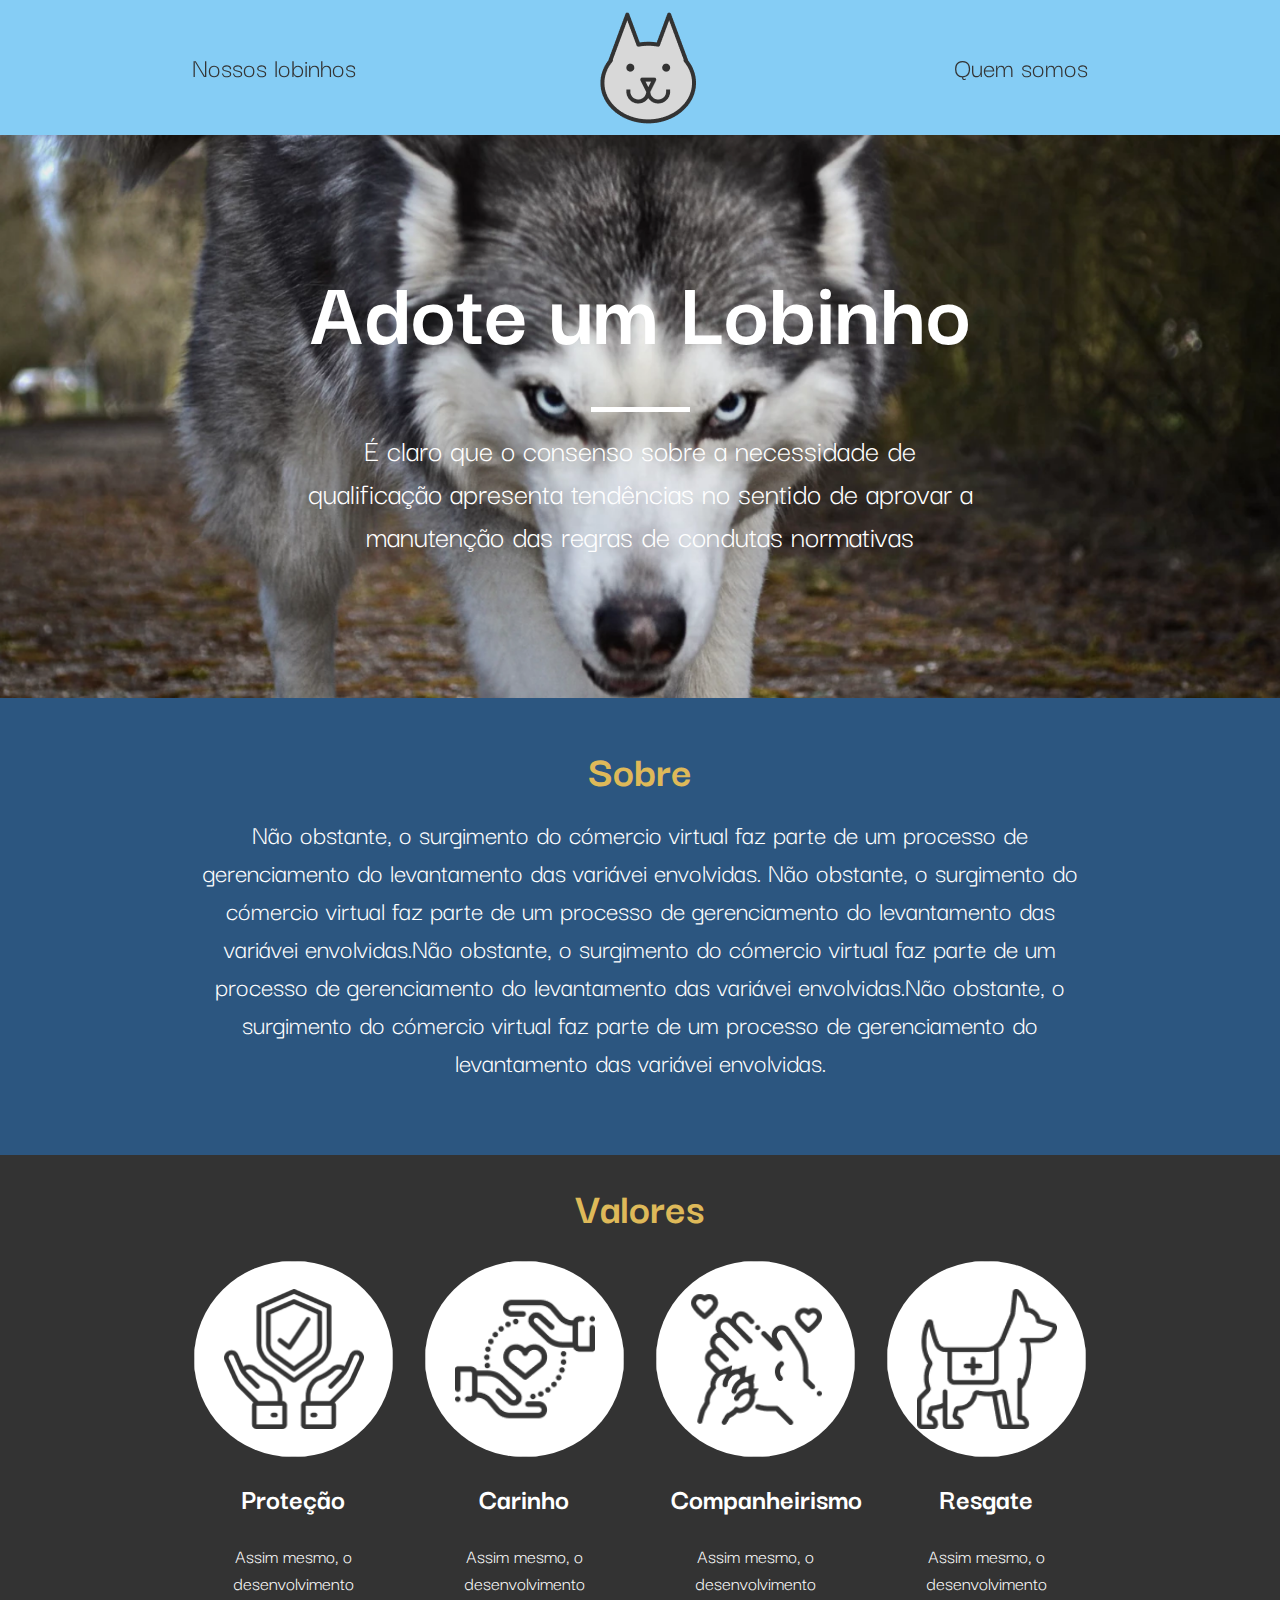
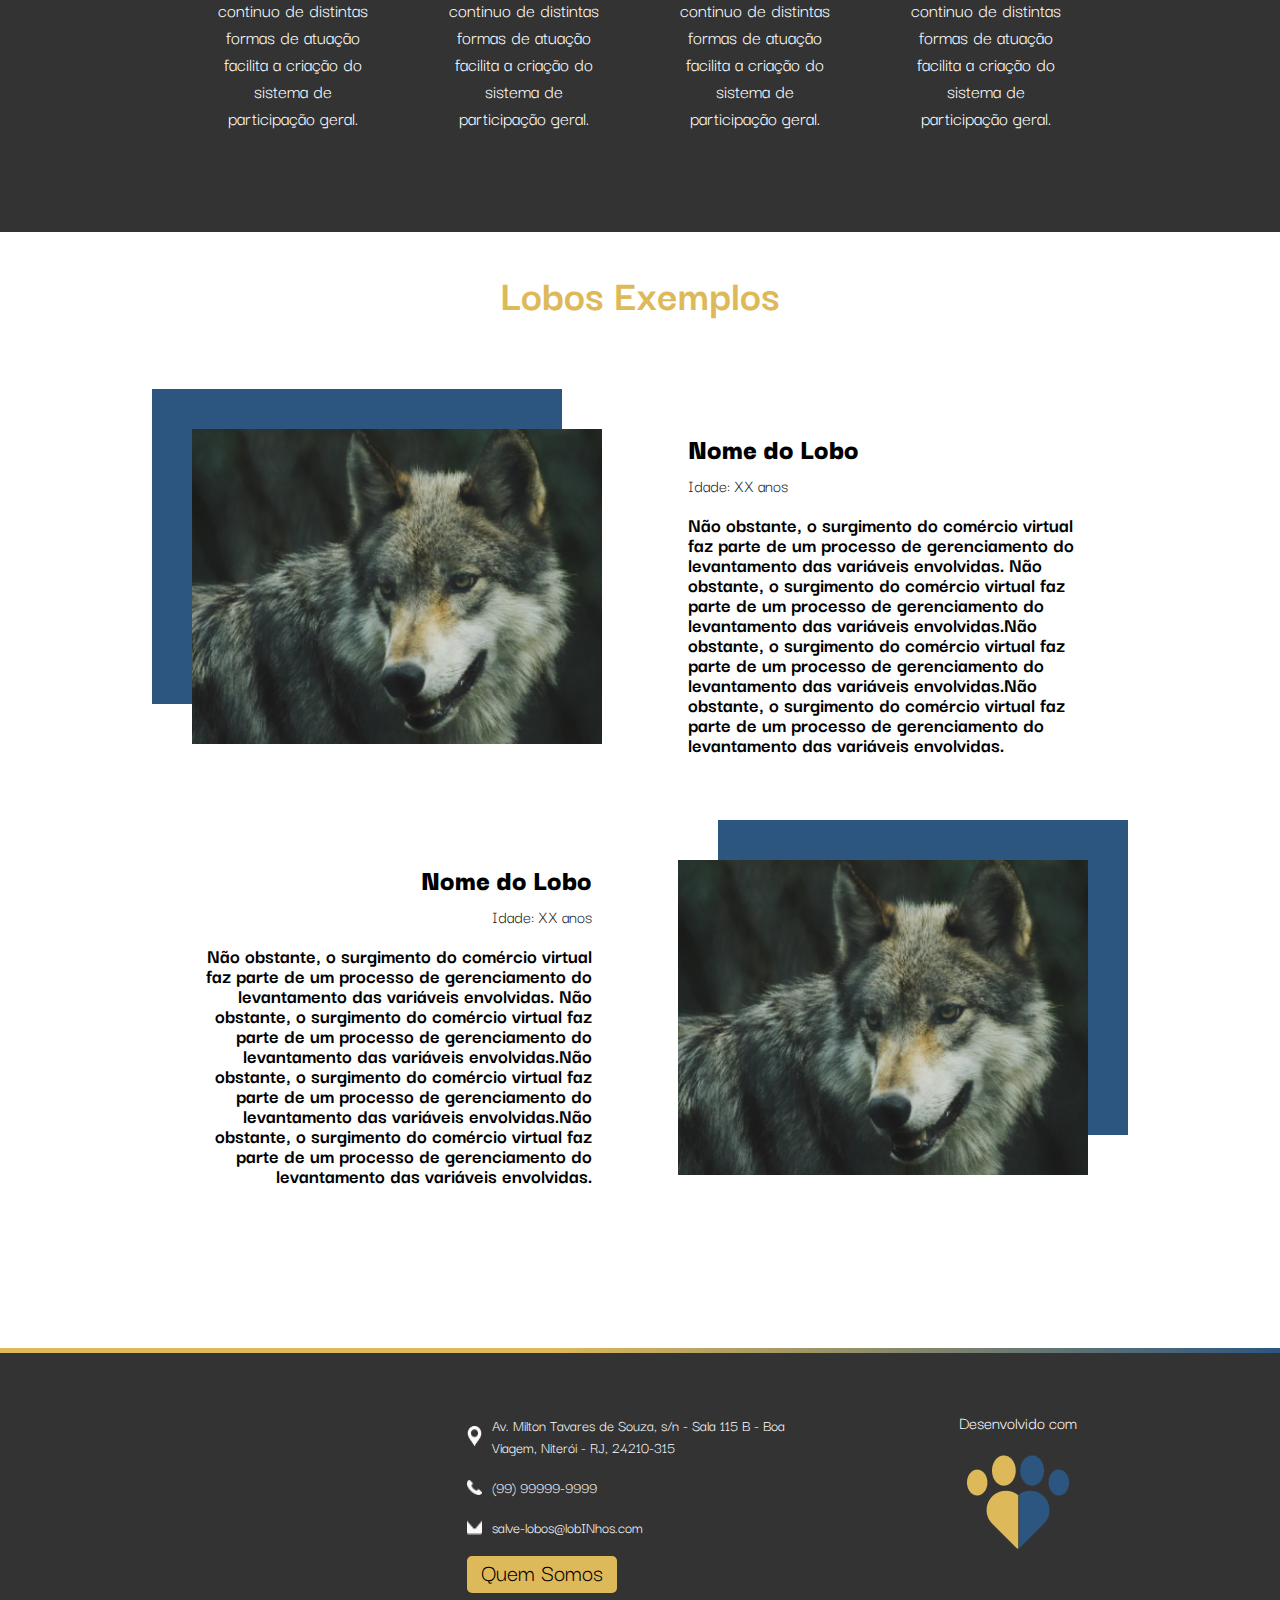
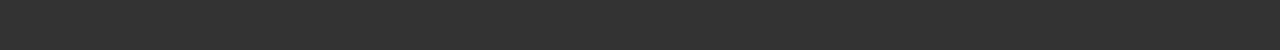
==== commit e463b45e: "fix(index/valores):ajustando img valores" ====
--- a/home-page/index.html
+++ b/home-page/index.html
@@ -55,9 +55,7 @@
             <div id="content-valores">
                 <div class="block">
                     <div class="img-block">
-                        <div class="img-valores">
-                        <img src="../assets/033   Insurance.png" class="">
-                        </div>                          
+                        <img class="img-valores-1">                         
                     </div> 
                     <div class="text-block">
                         <h3>Proteção</h3>
@@ -67,7 +65,7 @@
 
                 <div class="block">
                     <div class="img-block">
-                        <img class="img-valores">
+                        <img class="img-valores-2">
                     </div>
                     <div class="text-block">
                         <h3>Carinho</h3>
@@ -77,7 +75,7 @@
 
                 <div class="block">
                     <div class="img-block">
-                        <img class="img-valores">
+                        <img class="img-valores-3">
                     </div>
                     <div class="text-block">
                         <h3>Companheirismo</h3>
@@ -87,7 +85,7 @@
 
                 <div class="block">
                     <div class="img-block">
-                        <img class="img-valores">
+                        <img class="img-valores-4">
                     </div>
                     <div class="text-block">
                         <h3>Resgate</h3>
--- a/home-page/style-index.css
+++ b/home-page/style-index.css
@@ -193,15 +193,50 @@
 .text-block p{
     font-size: 20px;
 }
-.img-valores{
+.img-valores-1{
     /* border-radius: 360px; */
     width: 200px;
     height: 95%;
+    background: url(../assets/033\ \ \ Insurance.png) no-repeat;
+    background-position: center center;
+    background-size: 140px 140px;
     border-radius: 180px;
     background-color: white;
     display: flex;
 }
-
+.img-valores-2{
+    /* border-radius: 360px; */
+    width: 200px;
+    height: 95%;
+    background: url(../assets/care.png) no-repeat;
+    background-position: center center;
+    background-size: 140px 140px;
+    border-radius: 180px;
+    background-color: white;
+    display: flex;
+}
+.img-valores-3{
+    /* border-radius: 360px; */
+    width: 200px;
+    height: 95%;
+    background: url(../assets/Frame.png) no-repeat;
+    background-position: center center;
+    background-size: 140px 140px;
+    border-radius: 180px;
+    background-color: white;
+    display: flex;
+}
+.img-valores-4{
+    /* border-radius: 360px; */
+    width: 200px;
+    height: 95%;
+    background: url(../assets/011\ \ \ Rescue\ Dog.png) no-repeat;
+    background-position: center center;
+    background-size: 140px 140px;
+    border-radius: 180px;
+    background-color: white;
+    display: flex;
+}
     /* Lobos Exemplos */
 #exemploLobos{
     display: flex;
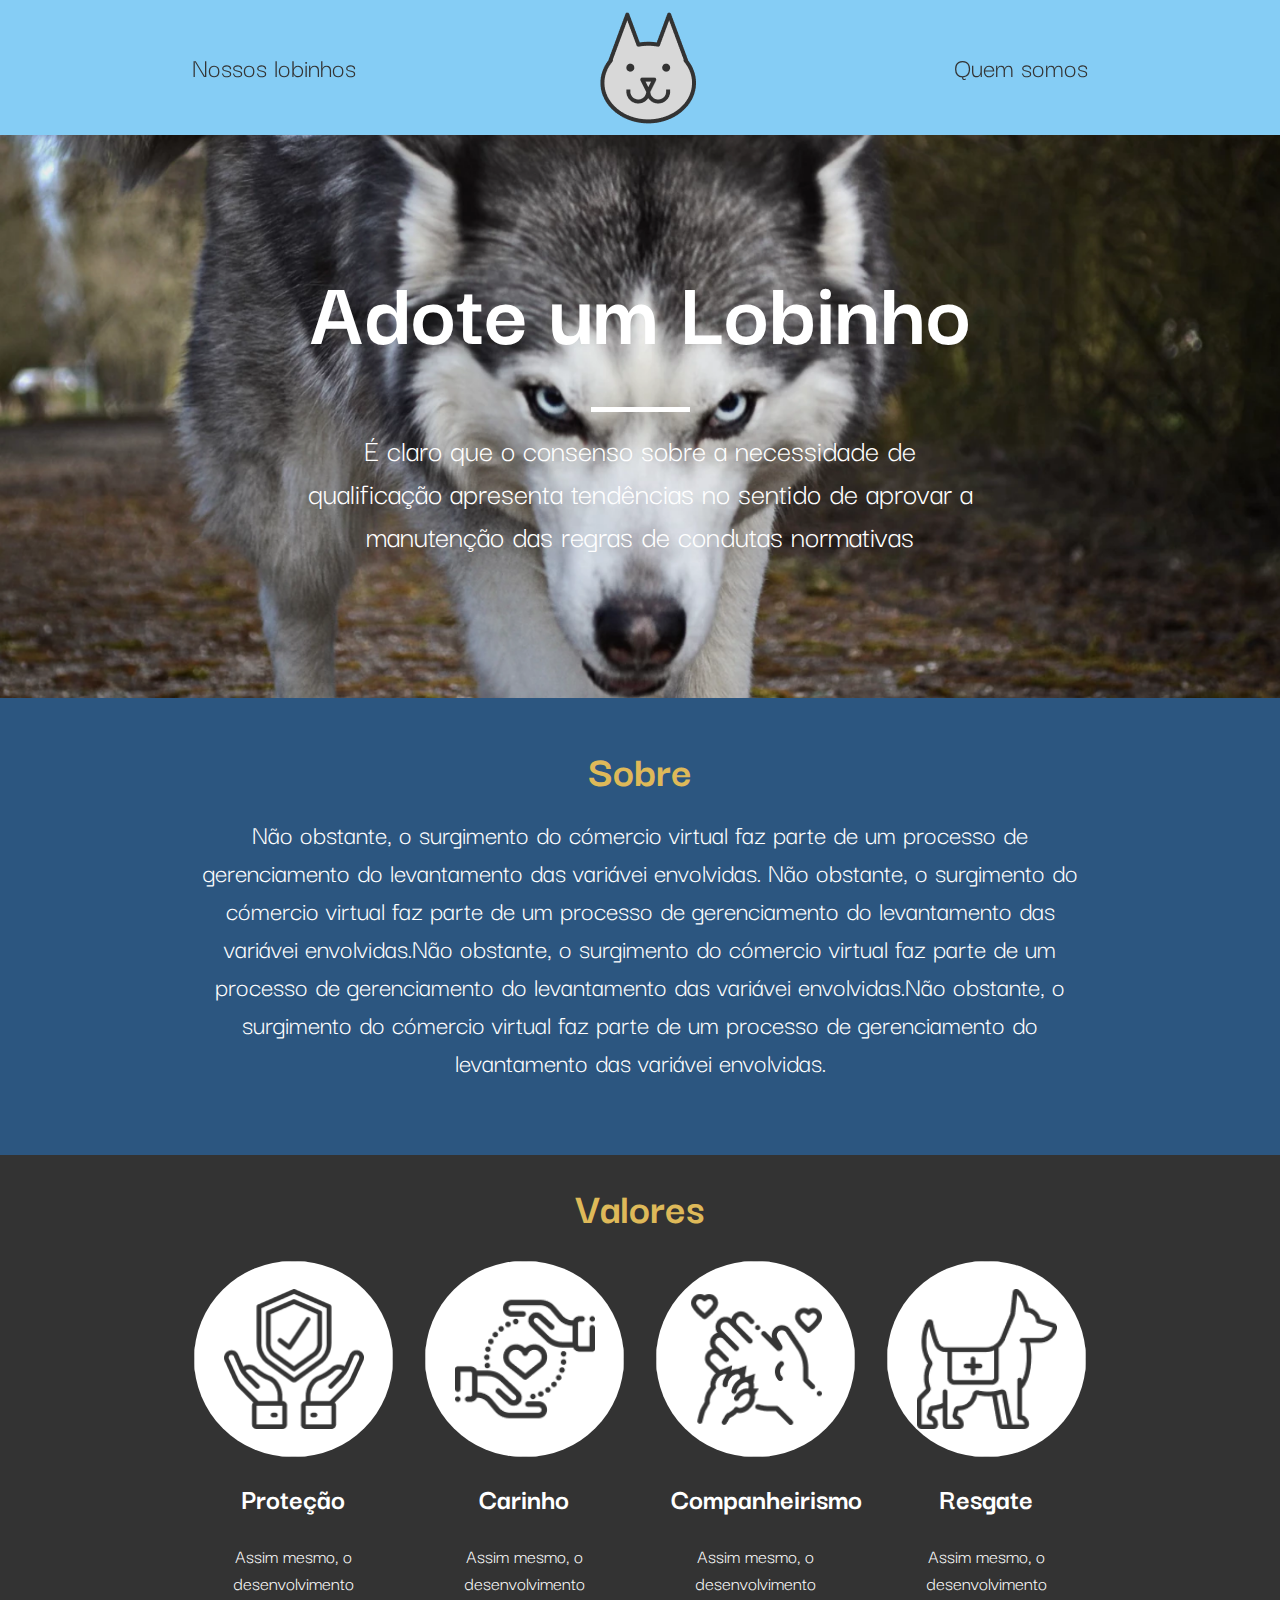
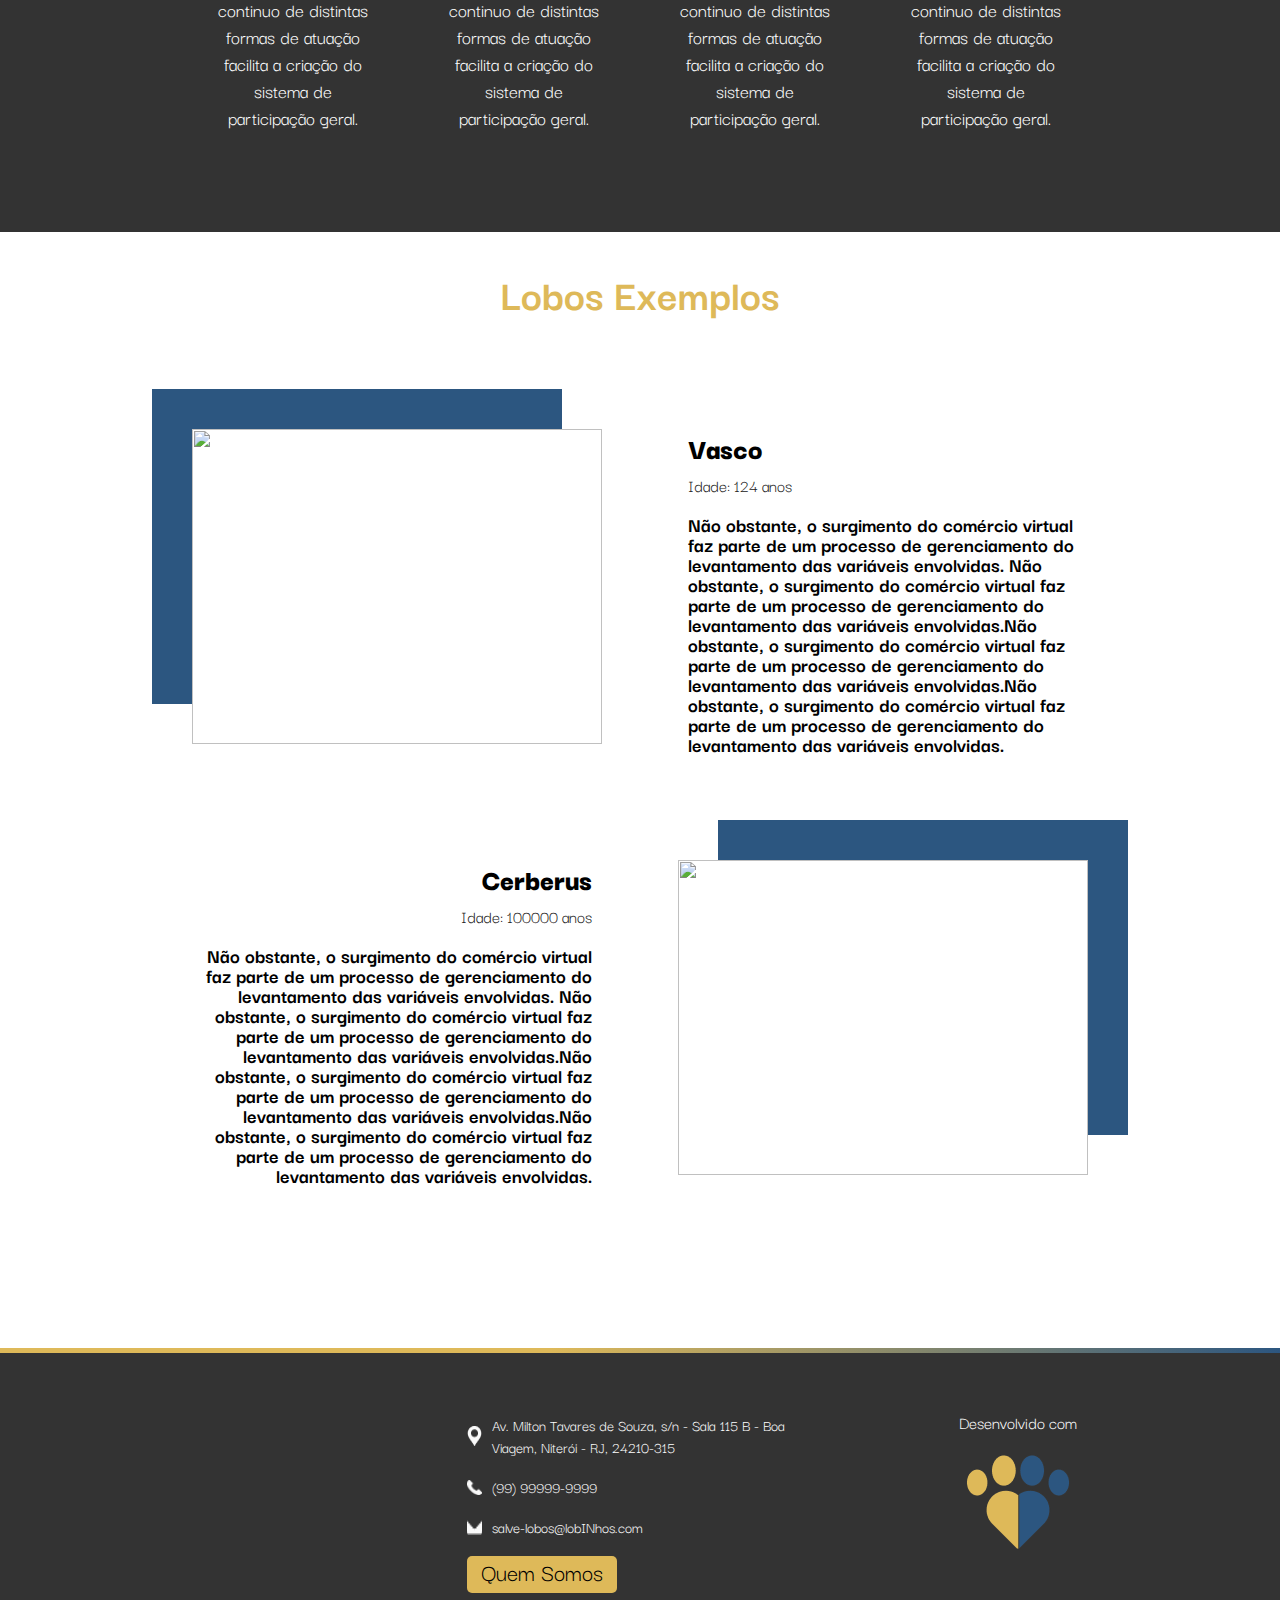
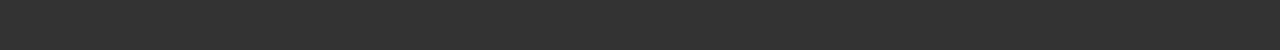
==== commit c42378ab: "Merge branch 'main' of https://gitlab.com/marinsjoao/projeto-lobinho-gp-cerbero" ====
--- a/home-page/index.html
+++ b/home-page/index.html
@@ -104,22 +104,22 @@
                 <div id="lobos-content">
                     <div class="bloco-lobo left">
                         <div class="img-lobo">
-                            <img class="img-left" src="../assets/image.png">
+                            <img class="img-left" src="https://www.netvasco.com.br/news/noticias16/arquivos/20210710-131925-1-.jpg">
                         </div>
                         <div class="info-lobo left-info">
-                            <h1><b>Nome do Lobo</b></h1>
-                            <h4>Idade: XX anos</h4>
+                            <h1><b>Vasco</b></h1>
+                            <h4>Idade: 124 anos</h4>
                             <p><b>Não obstante, o surgimento do comércio virtual faz parte de um processo de gerenciamento do levantamento das variáveis envolvidas. Não obstante, o surgimento do comércio virtual faz parte de um processo de gerenciamento do levantamento das variáveis envolvidas.Não obstante, o surgimento do comércio virtual faz parte de um processo de gerenciamento do levantamento das variáveis envolvidas.Não obstante, o surgimento do comércio virtual faz parte de um processo de gerenciamento do levantamento das variáveis envolvidas.</b></p>
                         </div>
                     </div>
                     <div class="bloco-lobo right">
                         <div class="info-lobo-right right-info">
-                            <h1><b>Nome do Lobo</b></h1>
-                            <h4>Idade: XX anos</h4>
+                            <h1><b>Cerberus</b></h1>
+                            <h4>Idade: 100000 anos</h4>
                             <p><b>Não obstante, o surgimento do comércio virtual faz parte de um processo de gerenciamento do levantamento das variáveis envolvidas. Não obstante, o surgimento do comércio virtual faz parte de um processo de gerenciamento do levantamento das variáveis envolvidas.Não obstante, o surgimento do comércio virtual faz parte de um processo de gerenciamento do levantamento das variáveis envolvidas.Não obstante, o surgimento do comércio virtual faz parte de um processo de gerenciamento do levantamento das variáveis envolvidas.</b></p>
                         </div>
                         <div class="img-lobo">
-                            <img class="img-right" src="../assets/image.png">  
+                            <img class="img-right" src="https://seresmitologicos.com.br/wp-content/uploads/cerberus.jpg">  
                         </div>
                     </div>
                 </div>
